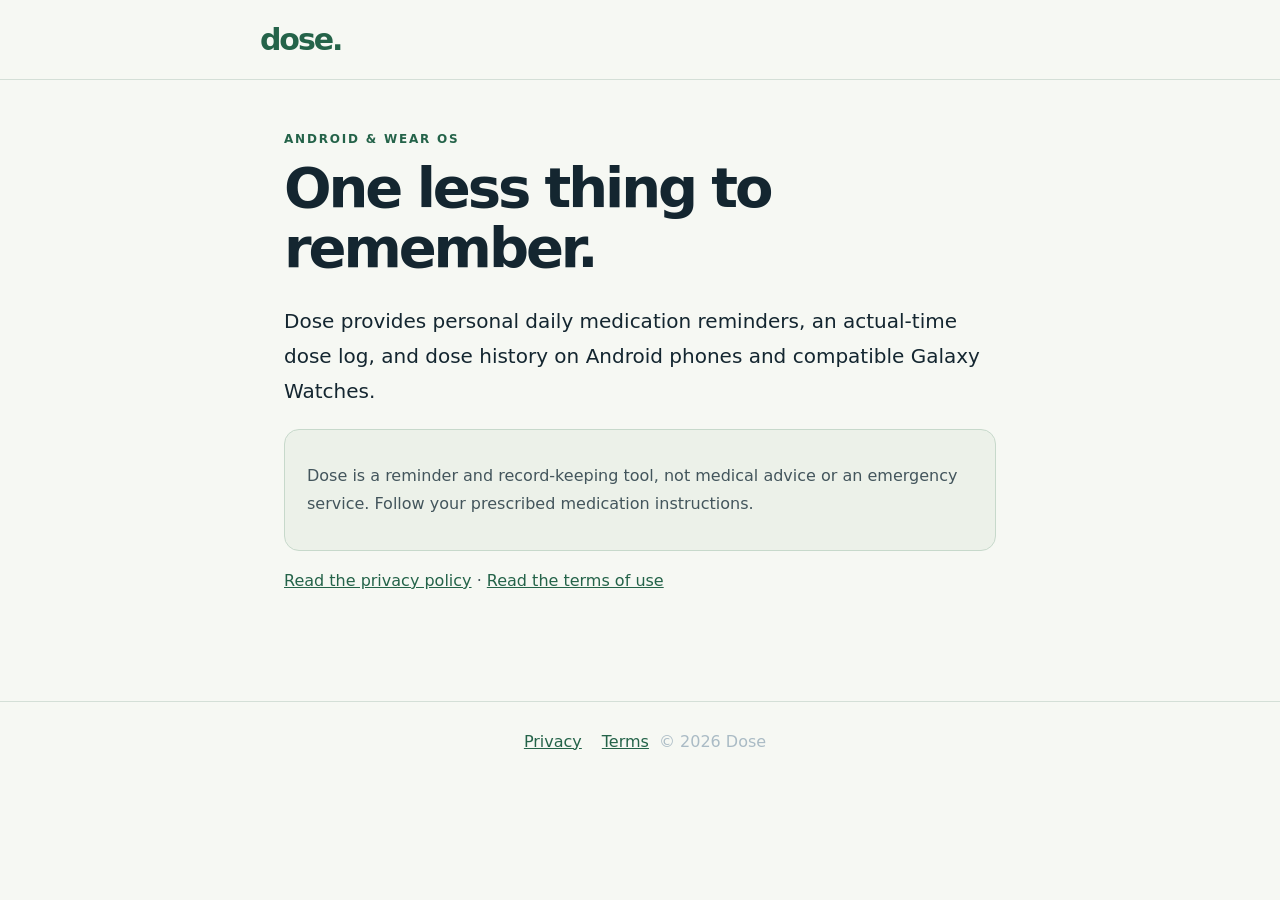
==== index.html @ ab3a79f0 "docs: publish Dose privacy and terms" ====
<!doctype html><html lang="en-GB"><head><meta charset="UTF-8"><meta name="viewport" content="width=device-width,initial-scale=1"><title>Dose — Medication reminders</title><link rel="stylesheet" href="style.css"></head><body><header><a href="index.html">dose.</a></header><main><div class="eyebrow">Android &amp; Wear OS</div><h1>One less thing to remember.</h1><p class="lead">Dose provides personal daily medication reminders, an actual-time dose log, and dose history on Android phones and compatible Galaxy Watches.</p><div class="callout"><p>Dose is a reminder and record-keeping tool, not medical advice or an emergency service. Follow your prescribed medication instructions.</p></div><p><a href="privacy.html">Read the privacy policy</a> · <a href="terms.html">Read the terms of use</a></p></main><footer><a href="privacy.html">Privacy</a><a href="terms.html">Terms</a><span>© 2026 Dose</span></footer></body></html>
---- style.css ----
*{box-sizing:border-box}body{margin:0;background:#101721;color:#f1f6ed;font-family:system-ui,-apple-system,"Segoe UI",sans-serif}header{border-bottom:1px solid #3b4b57;padding:22px max(24px,calc((100vw - 760px)/2))}header a{text-decoration:none;font-size:30px;font-weight:850;letter-spacing:-.07em}main{max-width:760px;margin:auto;padding:52px 24px 90px}h1{font-size:clamp(38px,6vw,56px);letter-spacing:-.055em;line-height:1.07;margin:12px 0 26px}h2{font-size:21px;margin:45px 0 12px}p,li{color:#d0d9de;line-height:1.75;font-size:16px}a{color:#d9ffb6}.eyebrow{color:#d9ffb6;letter-spacing:.15em;font-size:12px;text-transform:uppercase;font-weight:700}.lead{font-size:20px;color:#fff}.callout{border:1px solid #4a5a64;background:#1c2a34;padding:16px 22px;border-radius:15px}footer{border-top:1px solid #3b4b57;text-align:center;padding:30px;color:#aabbc5}footer a{padding:10px}strong{color:#fff}@media(prefers-color-scheme:light){body{background:#f6f8f3;color:#142630}header,footer{border-color:#d4dfd7}a,.eyebrow{color:#246349}p,li{color:#43555c}.lead,strong{color:#142630}.callout{background:#ecf1e9;border-color:#c7d9cb}}
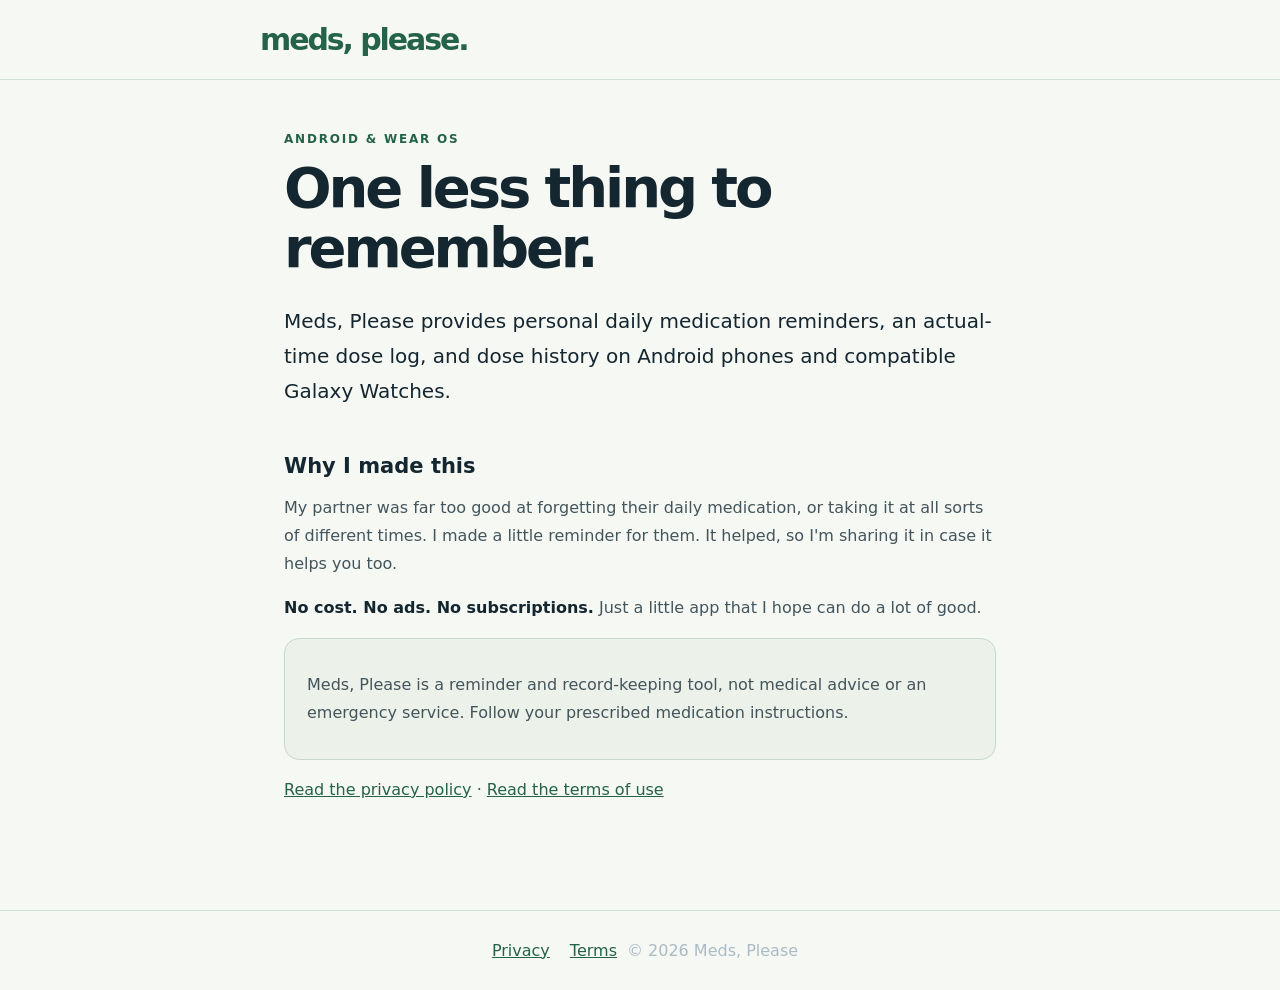
==== commit 54668102: "docs: introduce Meds, Please and its origin story" ====
--- a/index.html
+++ b/index.html
@@ -1 +1 @@
-<!doctype html><html lang="en-GB"><head><meta charset="UTF-8"><meta name="viewport" content="width=device-width,initial-scale=1"><title>Dose — Medication reminders</title><link rel="stylesheet" href="style.css"></head><body><header><a href="index.html">dose.</a></header><main><div class="eyebrow">Android &amp; Wear OS</div><h1>One less thing to remember.</h1><p class="lead">Dose provides personal daily medication reminders, an actual-time dose log, and dose history on Android phones and compatible Galaxy Watches.</p><div class="callout"><p>Dose is a reminder and record-keeping tool, not medical advice or an emergency service. Follow your prescribed medication instructions.</p></div><p><a href="privacy.html">Read the privacy policy</a> · <a href="terms.html">Read the terms of use</a></p></main><footer><a href="privacy.html">Privacy</a><a href="terms.html">Terms</a><span>© 2026 Dose</span></footer></body></html>+<!doctype html><html lang="en-GB"><head><meta charset="UTF-8"><meta name="viewport" content="width=device-width,initial-scale=1"><title>Meds, Please — Medication reminders</title><link rel="stylesheet" href="style.css"></head><body><header><a href="index.html">meds, please.</a></header><main><div class="eyebrow">Android &amp; Wear OS</div><h1>One less thing to remember.</h1><p class="lead">Meds, Please provides personal daily medication reminders, an actual-time dose log, and dose history on Android phones and compatible Galaxy Watches.</p><h2>Why I made this</h2><p>My partner was far too good at forgetting their daily medication, or taking it at all sorts of different times. I made a little reminder for them. It helped, so I'm sharing it in case it helps you too.</p><p><strong>No cost. No ads. No subscriptions.</strong> Just a little app that I hope can do a lot of good.</p><div class="callout"><p>Meds, Please is a reminder and record-keeping tool, not medical advice or an emergency service. Follow your prescribed medication instructions.</p></div><p><a href="privacy.html">Read the privacy policy</a> · <a href="terms.html">Read the terms of use</a></p></main><footer><a href="privacy.html">Privacy</a><a href="terms.html">Terms</a><span>© 2026 Meds, Please</span></footer></body></html>
